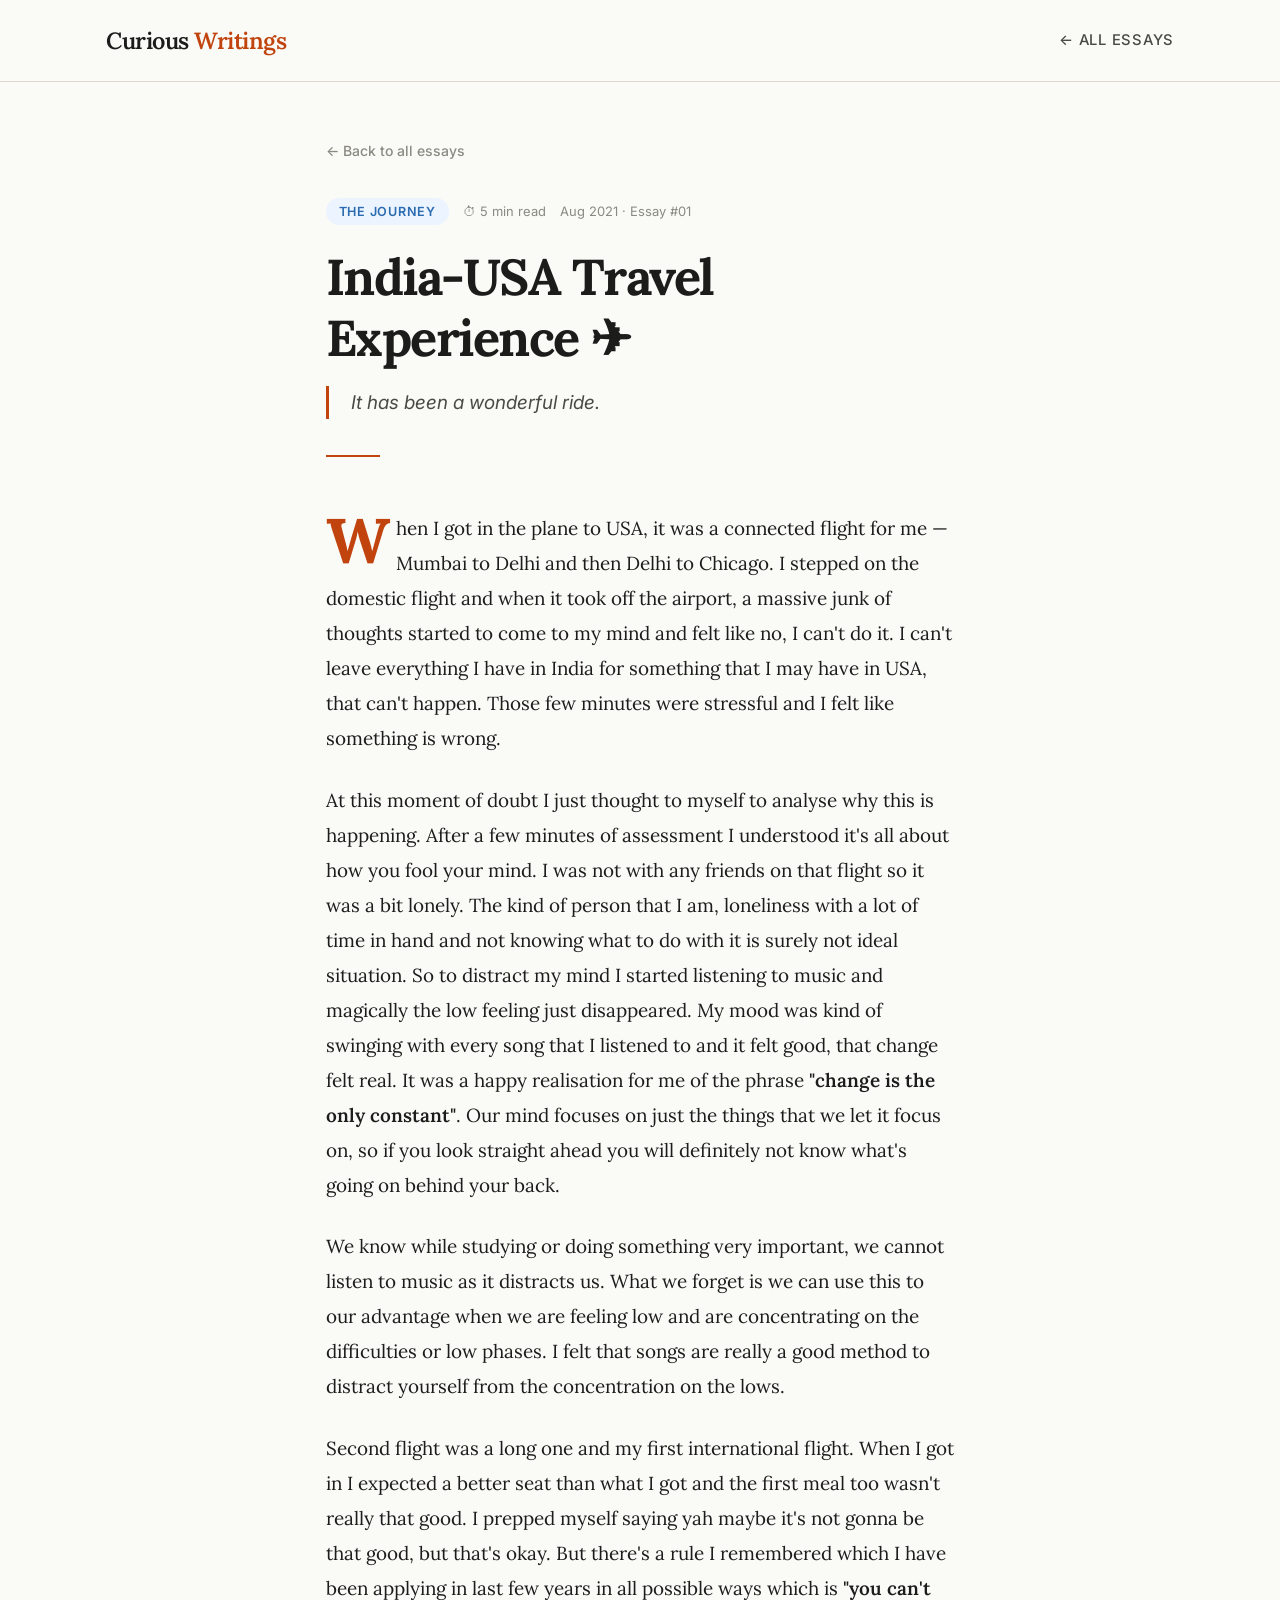
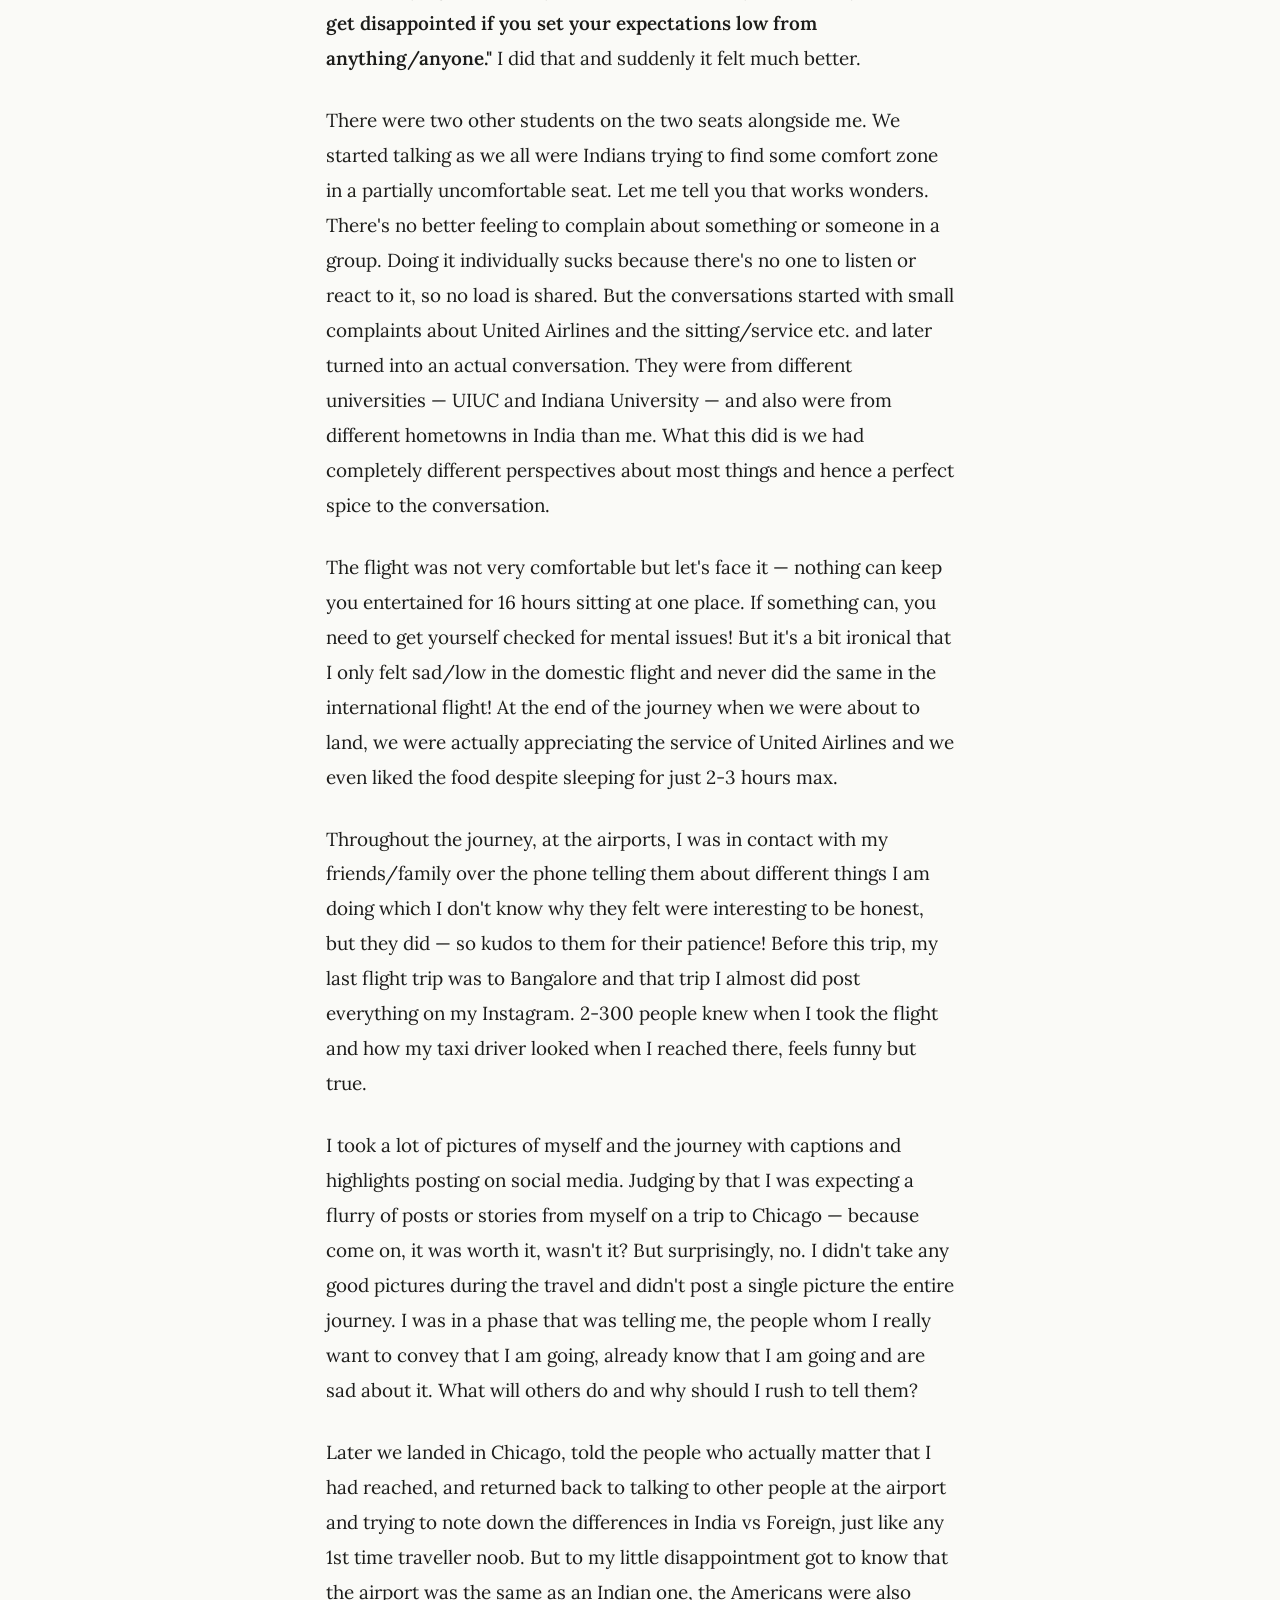
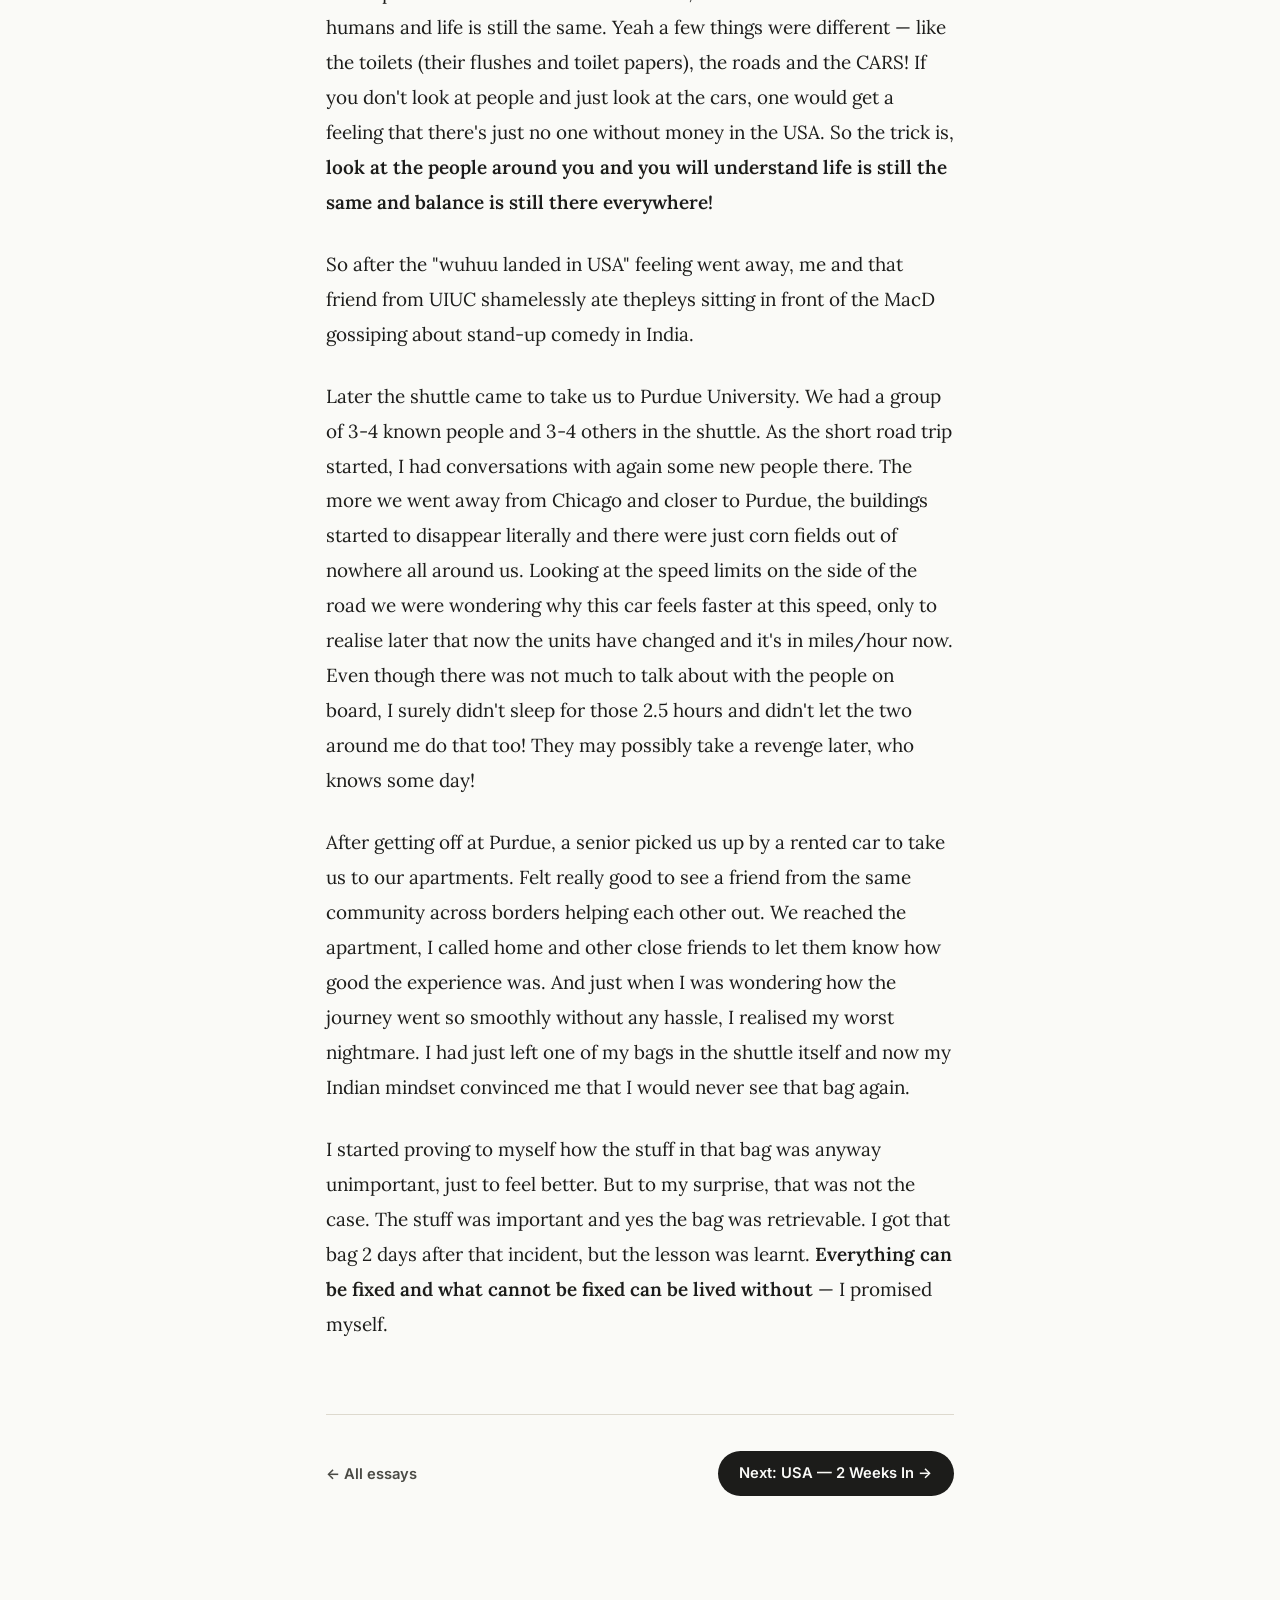
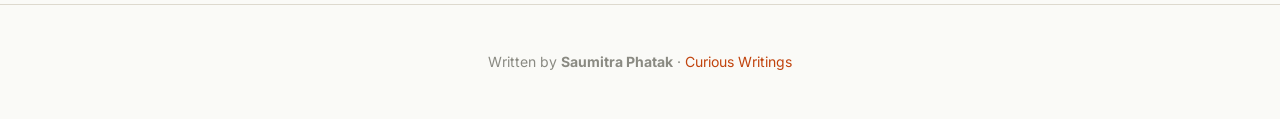
==== articles/01-india-usa-travel.html @ 4ed178e7 "Initial commit: Curious Writings essays" ====
<!DOCTYPE html>
<html lang="en">
<head>
  <meta charset="UTF-8">
  <meta name="viewport" content="width=device-width, initial-scale=1.0">
  <title>India-USA Travel Experience — Curious Writings</title>
  <link rel="stylesheet" href="../css/styles.css">
</head>
<body>
<header class="site-header">
  <div class="inner">
    <a href="../curious-writings.html" class="site-logo">Curious <span>Writings</span></a>
    <nav class="site-nav"><a href="../curious-writings.html">← All Essays</a></nav>
  </div>
</header>
<main>
  <article class="article-page">
    <header class="article-page-header">
      <a href="../curious-writings.html" class="article-back">← Back to all essays</a>
      <div class="article-page-meta">
        <span class="category-tag cat-journey">The Journey</span>
        <span class="read-time">⏱ 5 min read</span>
        <span class="read-time">Aug 2021 · Essay #01</span>
      </div>
      <h1>India-USA Travel Experience ✈</h1>
      <p class="article-lede">It has been a wonderful ride.</p>
      <hr class="article-divider">
    </header>

    <div class="article-body">
      <p>When I got in the plane to USA, it was a connected flight for me — Mumbai to Delhi and then Delhi to Chicago. I stepped on the domestic flight and when it took off the airport, a massive junk of thoughts started to come to my mind and felt like no, I can't do it. I can't leave everything I have in India for something that I may have in USA, that can't happen. Those few minutes were stressful and I felt like something is wrong.</p>

      <p>At this moment of doubt I just thought to myself to analyse why this is happening. After a few minutes of assessment I understood it's all about how you fool your mind. I was not with any friends on that flight so it was a bit lonely. The kind of person that I am, loneliness with a lot of time in hand and not knowing what to do with it is surely not ideal situation. So to distract my mind I started listening to music and magically the low feeling just disappeared. My mood was kind of swinging with every song that I listened to and it felt good, that change felt real. It was a happy realisation for me of the phrase <strong>"change is the only constant"</strong>. Our mind focuses on just the things that we let it focus on, so if you look straight ahead you will definitely not know what's going on behind your back.</p>

      <p>We know while studying or doing something very important, we cannot listen to music as it distracts us. What we forget is we can use this to our advantage when we are feeling low and are concentrating on the difficulties or low phases. I felt that songs are really a good method to distract yourself from the concentration on the lows.</p>

      <p>Second flight was a long one and my first international flight. When I got in I expected a better seat than what I got and the first meal too wasn't really that good. I prepped myself saying yah maybe it's not gonna be that good, but that's okay. But there's a rule I remembered which I have been applying in last few years in all possible ways which is <strong>"you can't get disappointed if you set your expectations low from anything/anyone."</strong> I did that and suddenly it felt much better.</p>

      <p>There were two other students on the two seats alongside me. We started talking as we all were Indians trying to find some comfort zone in a partially uncomfortable seat. Let me tell you that works wonders. There's no better feeling to complain about something or someone in a group. Doing it individually sucks because there's no one to listen or react to it, so no load is shared. But the conversations started with small complaints about United Airlines and the sitting/service etc. and later turned into an actual conversation. They were from different universities — UIUC and Indiana University — and also were from different hometowns in India than me. What this did is we had completely different perspectives about most things and hence a perfect spice to the conversation.</p>

      <p>The flight was not very comfortable but let's face it — nothing can keep you entertained for 16 hours sitting at one place. If something can, you need to get yourself checked for mental issues! But it's a bit ironical that I only felt sad/low in the domestic flight and never did the same in the international flight! At the end of the journey when we were about to land, we were actually appreciating the service of United Airlines and we even liked the food despite sleeping for just 2-3 hours max.</p>

      <p>Throughout the journey, at the airports, I was in contact with my friends/family over the phone telling them about different things I am doing which I don't know why they felt were interesting to be honest, but they did — so kudos to them for their patience! Before this trip, my last flight trip was to Bangalore and that trip I almost did post everything on my Instagram. 2-300 people knew when I took the flight and how my taxi driver looked when I reached there, feels funny but true.</p>

      <p>I took a lot of pictures of myself and the journey with captions and highlights posting on social media. Judging by that I was expecting a flurry of posts or stories from myself on a trip to Chicago — because come on, it was worth it, wasn't it? But surprisingly, no. I didn't take any good pictures during the travel and didn't post a single picture the entire journey. I was in a phase that was telling me, the people whom I really want to convey that I am going, already know that I am going and are sad about it. What will others do and why should I rush to tell them?</p>

      <p>Later we landed in Chicago, told the people who actually matter that I had reached, and returned back to talking to other people at the airport and trying to note down the differences in India vs Foreign, just like any 1st time traveller noob. But to my little disappointment got to know that the airport was the same as an Indian one, the Americans were also humans and life is still the same. Yeah a few things were different — like the toilets (their flushes and toilet papers), the roads and the CARS! If you don't look at people and just look at the cars, one would get a feeling that there's just no one without money in the USA. So the trick is, <strong>look at the people around you and you will understand life is still the same and balance is still there everywhere!</strong></p>

      <p>So after the "wuhuu landed in USA" feeling went away, me and that friend from UIUC shamelessly ate thepleys sitting in front of the MacD gossiping about stand-up comedy in India.</p>

      <p>Later the shuttle came to take us to Purdue University. We had a group of 3-4 known people and 3-4 others in the shuttle. As the short road trip started, I had conversations with again some new people there. The more we went away from Chicago and closer to Purdue, the buildings started to disappear literally and there were just corn fields out of nowhere all around us. Looking at the speed limits on the side of the road we were wondering why this car feels faster at this speed, only to realise later that now the units have changed and it's in miles/hour now. Even though there was not much to talk about with the people on board, I surely didn't sleep for those 2.5 hours and didn't let the two around me do that too! They may possibly take a revenge later, who knows some day!</p>

      <p>After getting off at Purdue, a senior picked us up by a rented car to take us to our apartments. Felt really good to see a friend from the same community across borders helping each other out. We reached the apartment, I called home and other close friends to let them know how good the experience was. And just when I was wondering how the journey went so smoothly without any hassle, I realised my worst nightmare. I had just left one of my bags in the shuttle itself and now my Indian mindset convinced me that I would never see that bag again.</p>

      <p>I started proving to myself how the stuff in that bag was anyway unimportant, just to feel better. But to my surprise, that was not the case. The stuff was important and yes the bag was retrievable. I got that bag 2 days after that incident, but the lesson was learnt. <strong>Everything can be fixed and what cannot be fixed can be lived without</strong> — I promised myself.</p>
    </div>

    <footer class="article-footer">
      <div class="article-footer-nav">
        <a href="../curious-writings.html">← All essays</a>
      </div>
      <a href="02-usa-two-weeks.html" class="back-to-all">Next: USA — 2 Weeks In →</a>
    </footer>
  </article>
</main>
<footer class="site-footer">
  <p>Written by <strong>Saumitra Phatak</strong> · <a href="../curious-writings.html">Curious Writings</a></p>
</footer>
</body>
</html>
---- css/styles.css ----
@import url('https://fonts.googleapis.com/css2?family=Lora:ital,wght@0,400;0,500;0,600;0,700;1,400;1,500&family=Inter:wght@300;400;500;600&family=Noto+Serif+Devanagari:wght@400;600&display=swap');

*, *::before, *::after { box-sizing: border-box; margin: 0; padding: 0; }

:root {
  --bg: #FAFAF7;
  --surface: #F3F0EA;
  --surface2: #EAE6DC;
  --text: #1C1C1A;
  --text-mid: #4A4A45;
  --text-light: #8A8A82;
  --accent: #C1440E;
  --accent-warm: #E8956D;
  --accent-bg: #FDF0EA;
  --border: #DDD9CE;
  --border-light: #EAE6DC;

  /* Category colours */
  --c-journey: #2B6CB0;
  --c-journey-bg: #EBF4FF;
  --c-phd: #6B46C1;
  --c-phd-bg: #F3EEFF;
  --c-travel: #276749;
  --c-travel-bg: #E6F4EE;
  --c-philosophy: #9C4221;
  --c-philosophy-bg: #FFF3EE;
  --c-growth: #285E61;
  --c-growth-bg: #E6F9F9;
  --c-science: #3730A3;
  --c-science-bg: #EEEEFF;
  --c-marathi: #7B341E;
  --c-marathi-bg: #FFF1EC;

  --ff-serif: 'Lora', Georgia, 'Times New Roman', serif;
  --ff-sans: 'Inter', system-ui, -apple-system, sans-serif;
  --ff-deva: 'Noto Serif Devanagari', serif;
}

html { font-size: 18px; scroll-behavior: smooth; }

body {
  background: var(--bg);
  color: var(--text);
  font-family: var(--ff-sans);
  line-height: 1.6;
  -webkit-font-smoothing: antialiased;
}

a { color: inherit; text-decoration: none; }
img { max-width: 100%; display: block; }

/* ─── SITE HEADER ─── */
.site-header {
  border-bottom: 1px solid var(--border);
  padding: 1.2rem 0;
  position: sticky;
  top: 0;
  background: rgba(250, 250, 247, 0.95);
  backdrop-filter: blur(8px);
  z-index: 100;
}
.site-header .inner {
  max-width: 1140px;
  margin: 0 auto;
  padding: 0 2rem;
  display: flex;
  align-items: center;
  justify-content: space-between;
}
.site-logo {
  font-family: var(--ff-serif);
  font-size: 1.3rem;
  font-weight: 600;
  color: var(--text);
  letter-spacing: -0.02em;
}
.site-logo span { color: var(--accent); }
.site-nav { display: flex; gap: 1.8rem; align-items: center; }
.site-nav a {
  font-size: 0.82rem;
  font-weight: 500;
  color: var(--text-mid);
  letter-spacing: 0.05em;
  text-transform: uppercase;
  transition: color 0.2s;
}
.site-nav a:hover { color: var(--accent); }

/* ─── HERO (index) ─── */
.hero {
  padding: 5rem 2rem 4rem;
  max-width: 1140px;
  margin: 0 auto;
}
.hero-eyebrow {
  font-size: 0.75rem;
  font-weight: 600;
  letter-spacing: 0.12em;
  text-transform: uppercase;
  color: var(--accent);
  margin-bottom: 1rem;
}
.hero h1 {
  font-family: var(--ff-serif);
  font-size: clamp(2.4rem, 5vw, 3.6rem);
  font-weight: 700;
  line-height: 1.15;
  letter-spacing: -0.03em;
  color: var(--text);
  max-width: 700px;
  margin-bottom: 1.2rem;
}
.hero-sub {
  font-size: 1rem;
  color: var(--text-mid);
  max-width: 560px;
  line-height: 1.7;
  margin-bottom: 2rem;
}
.hero-meta {
  display: flex;
  gap: 2rem;
  flex-wrap: wrap;
}
.hero-stat {
  display: flex;
  flex-direction: column;
  gap: 0.15rem;
}
.hero-stat strong {
  font-family: var(--ff-serif);
  font-size: 1.6rem;
  font-weight: 700;
  color: var(--text);
  line-height: 1;
}
.hero-stat small {
  font-size: 0.75rem;
  color: var(--text-light);
  text-transform: uppercase;
  letter-spacing: 0.08em;
}

/* ─── DIVIDER ─── */
.divider {
  max-width: 1140px;
  margin: 0 auto 3rem;
  padding: 0 2rem;
  border: none;
  border-top: 1px solid var(--border);
}

/* ─── FILTER BAR ─── */
.filter-bar {
  max-width: 1140px;
  margin: 0 auto 2.5rem;
  padding: 0 2rem;
  display: flex;
  gap: 0.6rem;
  flex-wrap: wrap;
  align-items: center;
}
.filter-label {
  font-size: 0.72rem;
  font-weight: 600;
  letter-spacing: 0.08em;
  text-transform: uppercase;
  color: var(--text-light);
  margin-right: 0.4rem;
}
.filter-btn {
  border: 1px solid var(--border);
  background: transparent;
  padding: 0.3rem 0.9rem;
  border-radius: 99px;
  font-size: 0.78rem;
  font-weight: 500;
  color: var(--text-mid);
  cursor: pointer;
  font-family: var(--ff-sans);
  transition: all 0.15s;
}
.filter-btn:hover, .filter-btn.active {
  background: var(--text);
  border-color: var(--text);
  color: var(--bg);
}

/* ─── ARTICLE GRID ─── */
.articles-section {
  max-width: 1140px;
  margin: 0 auto;
  padding: 0 2rem 6rem;
}
.articles-grid {
  display: grid;
  grid-template-columns: repeat(auto-fill, minmax(320px, 1fr));
  gap: 2rem;
}

/* ─── ARTICLE CARD ─── */
.article-card {
  background: white;
  border: 1px solid var(--border-light);
  border-radius: 12px;
  overflow: hidden;
  transition: transform 0.2s, box-shadow 0.2s;
  display: flex;
  flex-direction: column;
}
.article-card:hover {
  transform: translateY(-3px);
  box-shadow: 0 12px 40px rgba(0,0,0,0.08);
}
.card-body {
  padding: 1.6rem;
  flex: 1;
  display: flex;
  flex-direction: column;
}
.card-meta {
  display: flex;
  align-items: center;
  gap: 0.6rem;
  margin-bottom: 0.9rem;
  flex-wrap: wrap;
}
.category-tag {
  display: inline-block;
  padding: 0.2rem 0.7rem;
  border-radius: 99px;
  font-size: 0.7rem;
  font-weight: 600;
  letter-spacing: 0.06em;
  text-transform: uppercase;
}
.cat-journey { background: var(--c-journey-bg); color: var(--c-journey); }
.cat-phd     { background: var(--c-phd-bg);     color: var(--c-phd); }
.cat-travel  { background: var(--c-travel-bg);  color: var(--c-travel); }
.cat-philosophy { background: var(--c-philosophy-bg); color: var(--c-philosophy); }
.cat-growth  { background: var(--c-growth-bg);  color: var(--c-growth); }
.cat-science { background: var(--c-science-bg); color: var(--c-science); }
.cat-marathi { background: var(--c-marathi-bg); color: var(--c-marathi); }

.read-time {
  font-size: 0.72rem;
  color: var(--text-light);
  display: flex;
  align-items: center;
  gap: 0.25rem;
}
.card-num {
  font-size: 0.68rem;
  color: var(--text-light);
  font-weight: 500;
  margin-left: auto;
}
.card-title {
  font-family: var(--ff-serif);
  font-size: 1.2rem;
  font-weight: 600;
  line-height: 1.3;
  letter-spacing: -0.02em;
  color: var(--text);
  margin-bottom: 0.7rem;
  flex-shrink: 0;
}
.card-excerpt {
  font-size: 0.88rem;
  color: var(--text-mid);
  line-height: 1.65;
  flex: 1;
  margin-bottom: 1.2rem;
  display: -webkit-box;
  -webkit-line-clamp: 3;
  -webkit-box-orient: vertical;
  overflow: hidden;
}
.card-footer {
  border-top: 1px solid var(--border-light);
  padding-top: 1rem;
  display: flex;
  align-items: center;
  justify-content: space-between;
}
.card-read-link {
  font-size: 0.82rem;
  font-weight: 600;
  color: var(--accent);
  display: flex;
  align-items: center;
  gap: 0.35rem;
  transition: gap 0.2s;
}
.article-card:hover .card-read-link { gap: 0.6rem; }
.card-lang {
  font-size: 0.72rem;
  color: var(--text-light);
  font-style: italic;
}

/* ─── FEATURED CARD (first article) ─── */
.article-card.featured {
  grid-column: span 2;
  flex-direction: row;
}
.article-card.featured .card-body {
  padding: 2rem 2.2rem;
}
.article-card.featured .card-title {
  font-size: 1.55rem;
}
.article-card.featured .card-excerpt {
  -webkit-line-clamp: 4;
}
@media (max-width: 720px) {
  .article-card.featured { grid-column: span 1; flex-direction: column; }
}

/* ─── ARTICLE PAGE ─── */
.article-page {
  max-width: 700px;
  margin: 0 auto;
  padding: 3rem 2rem 6rem;
}
.article-page-header {
  margin-bottom: 3rem;
}
.article-back {
  display: inline-flex;
  align-items: center;
  gap: 0.4rem;
  font-size: 0.78rem;
  font-weight: 500;
  color: var(--text-light);
  margin-bottom: 2rem;
  transition: color 0.2s;
}
.article-back:hover { color: var(--accent); }
.article-page-meta {
  display: flex;
  align-items: center;
  gap: 0.8rem;
  margin-bottom: 1.2rem;
  flex-wrap: wrap;
}
.article-page-header h1 {
  font-family: var(--ff-serif);
  font-size: clamp(1.9rem, 4vw, 2.8rem);
  font-weight: 700;
  line-height: 1.2;
  letter-spacing: -0.03em;
  color: var(--text);
  margin-bottom: 1rem;
}
.article-page-header h1.devanagari {
  font-family: var(--ff-deva);
}
.article-lede {
  font-size: 1.05rem;
  color: var(--text-mid);
  line-height: 1.75;
  font-style: italic;
  border-left: 3px solid var(--accent);
  padding-left: 1.2rem;
  margin-bottom: 2rem;
}
.article-divider {
  width: 3rem;
  height: 2px;
  background: var(--accent);
  margin: 2rem 0;
  border: none;
}

/* ─── ARTICLE BODY ─── */
.article-body {
  font-family: var(--ff-serif);
  font-size: 1.05rem;
  line-height: 1.85;
  color: var(--text);
}
.article-body.devanagari {
  font-family: var(--ff-deva);
  font-size: 1.08rem;
  line-height: 2;
}
.article-body p {
  margin-bottom: 1.5rem;
}
.article-body p:first-child::first-letter {
  font-size: 3.5rem;
  line-height: 0.85;
  float: left;
  padding-right: 0.1em;
  padding-top: 0.05em;
  font-weight: 700;
  color: var(--accent);
  font-family: var(--ff-serif);
}
.article-body h2 {
  font-family: var(--ff-sans);
  font-size: 0.85rem;
  font-weight: 700;
  letter-spacing: 0.1em;
  text-transform: uppercase;
  color: var(--accent);
  margin: 2.5rem 0 1rem;
  padding-bottom: 0.5rem;
  border-bottom: 1px solid var(--border);
}
.article-body strong {
  font-weight: 600;
  color: var(--text);
}
.article-body em { font-style: italic; }
.article-body blockquote {
  border-left: 3px solid var(--accent-warm);
  padding: 0.5rem 1.2rem;
  margin: 2rem 0;
  background: var(--accent-bg);
  border-radius: 0 8px 8px 0;
  font-style: italic;
  color: var(--text-mid);
}

/* ─── ARTICLE FOOTER ─── */
.article-footer {
  margin-top: 4rem;
  padding-top: 2rem;
  border-top: 1px solid var(--border);
  display: flex;
  justify-content: space-between;
  align-items: center;
  flex-wrap: gap;
  gap: 1rem;
}
.article-footer-nav a {
  display: inline-flex;
  align-items: center;
  gap: 0.4rem;
  font-size: 0.82rem;
  font-weight: 600;
  color: var(--text-mid);
  transition: color 0.2s;
}
.article-footer-nav a:hover { color: var(--accent); }
.back-to-all {
  display: inline-flex;
  align-items: center;
  gap: 0.5rem;
  background: var(--text);
  color: var(--bg) !important;
  padding: 0.6rem 1.2rem;
  border-radius: 99px;
  font-size: 0.82rem;
  font-weight: 600;
  transition: background 0.2s !important;
}
.back-to-all:hover { background: var(--accent) !important; }

/* ─── SITE FOOTER ─── */
.site-footer {
  border-top: 1px solid var(--border);
  padding: 2.5rem 2rem;
  text-align: center;
}
.site-footer p {
  font-size: 0.78rem;
  color: var(--text-light);
  line-height: 1.7;
}
.site-footer a { color: var(--accent); }

/* ─── SCROLL REVEAL ─── */
.reveal {
  opacity: 0;
  transform: translateY(18px);
  transition: opacity 0.5s ease, transform 0.5s ease;
}
.reveal.visible {
  opacity: 1;
  transform: none;
}

/* ─── RESPONSIVE ─── */
@media (max-width: 640px) {
  html { font-size: 16px; }
  .hero { padding: 3rem 1.5rem 2.5rem; }
  .articles-section { padding: 0 1.5rem 4rem; }
  .filter-bar { padding: 0 1.5rem; }
  .divider { padding: 0 1.5rem; }
  .site-header .inner { padding: 0 1.5rem; }
  .site-nav { gap: 1rem; }
  .article-page { padding: 2rem 1.5rem 4rem; }
}
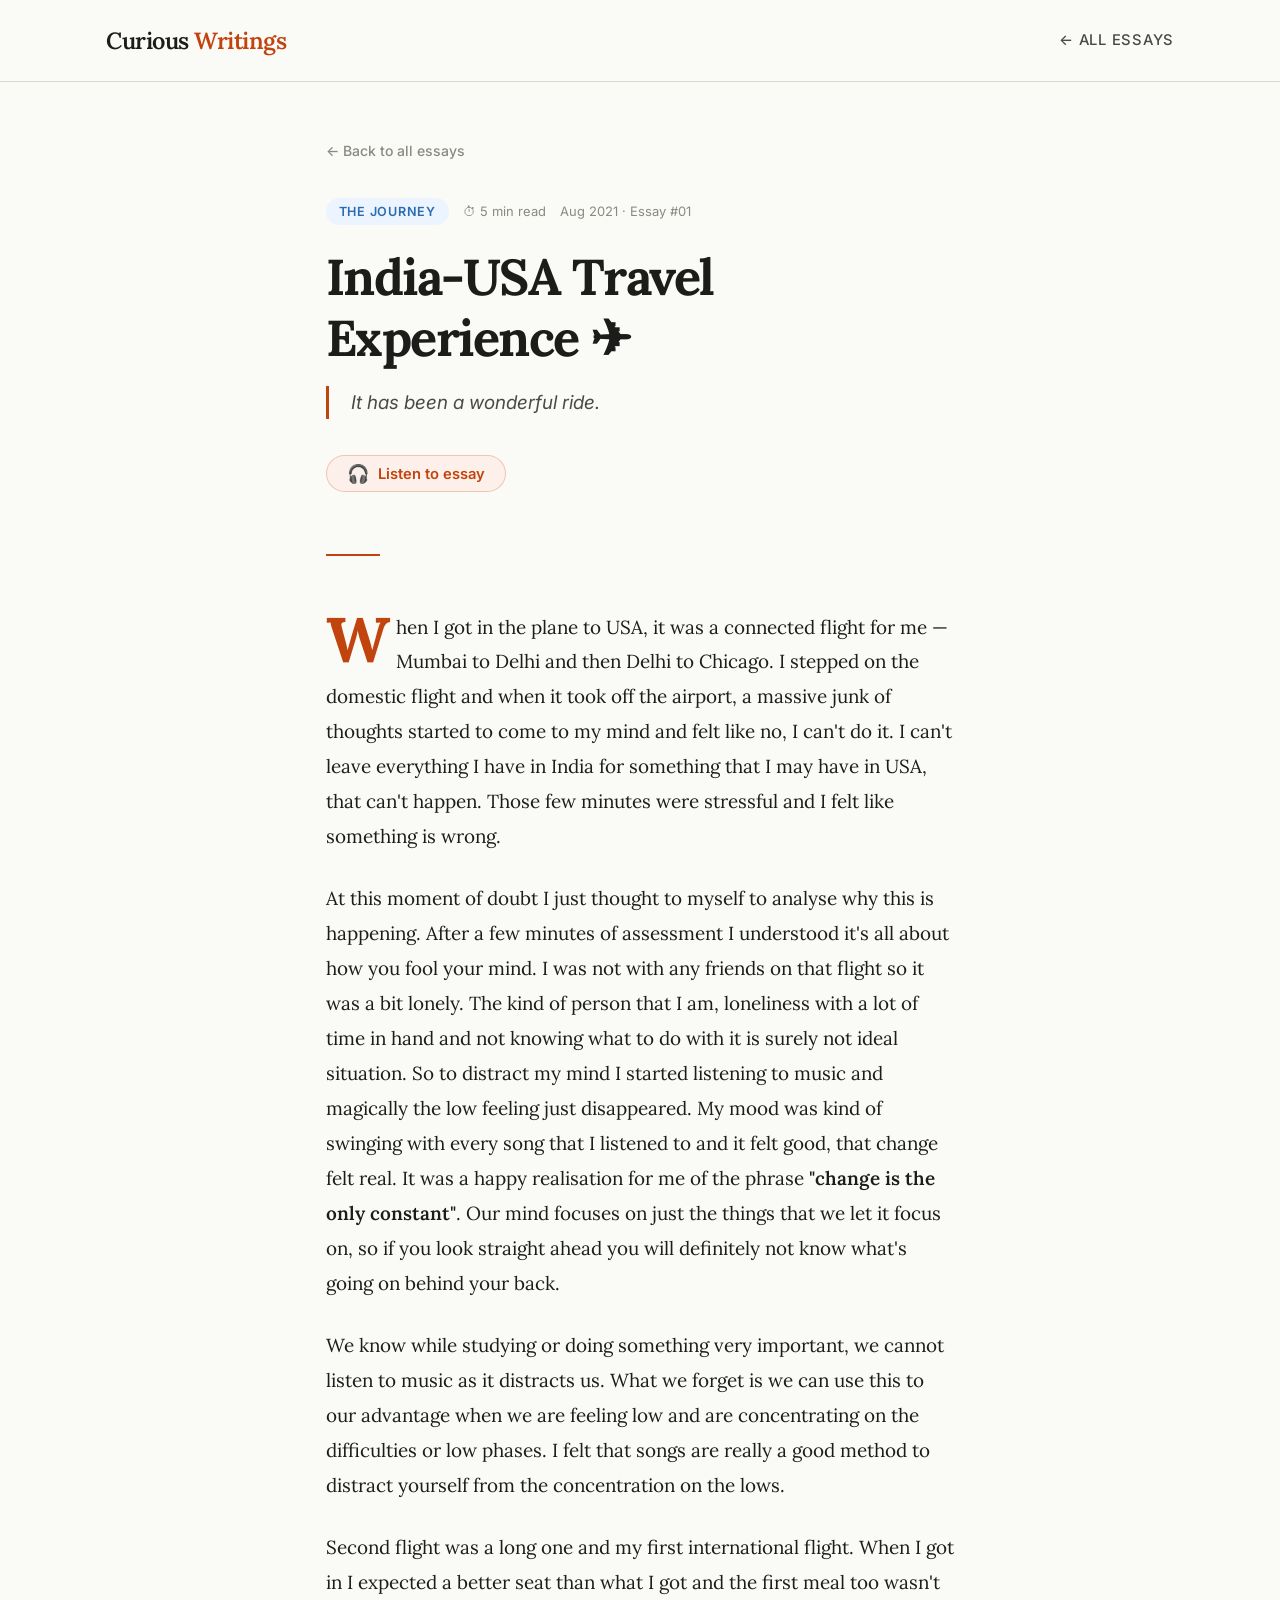
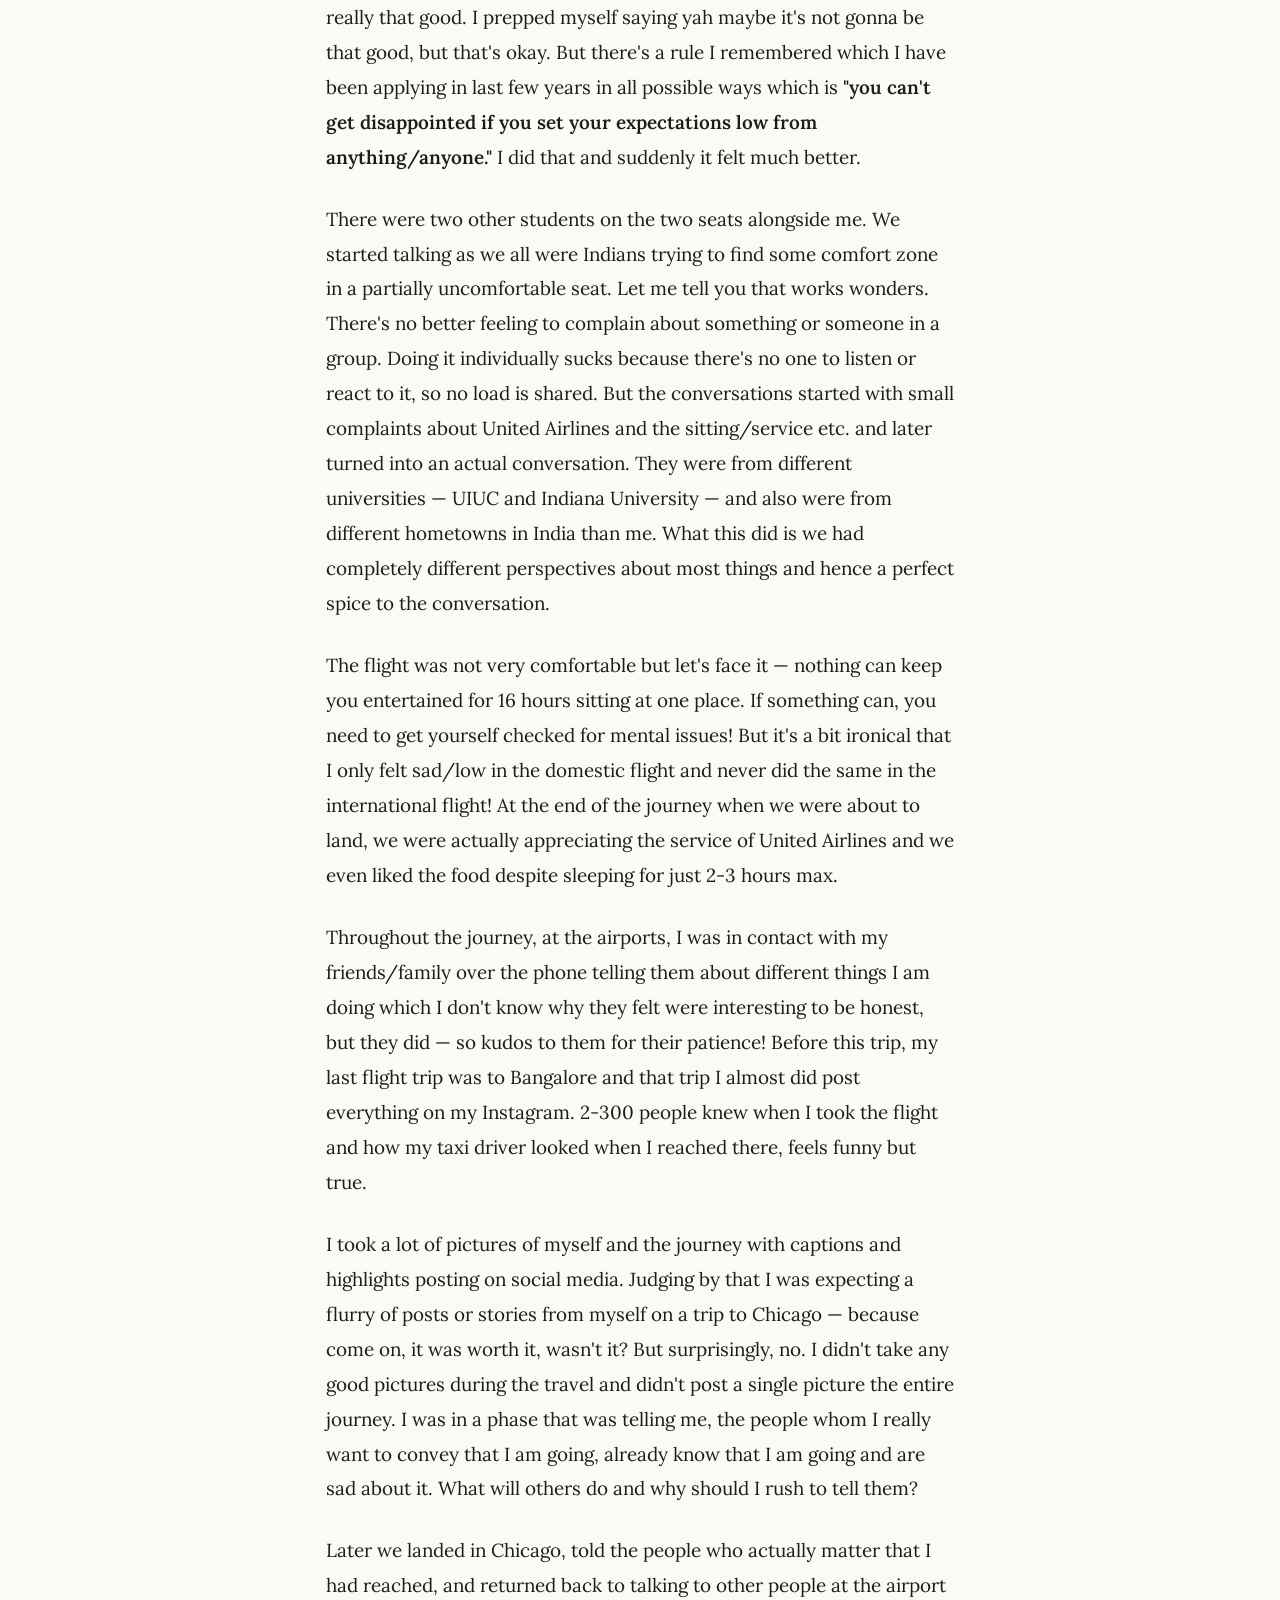
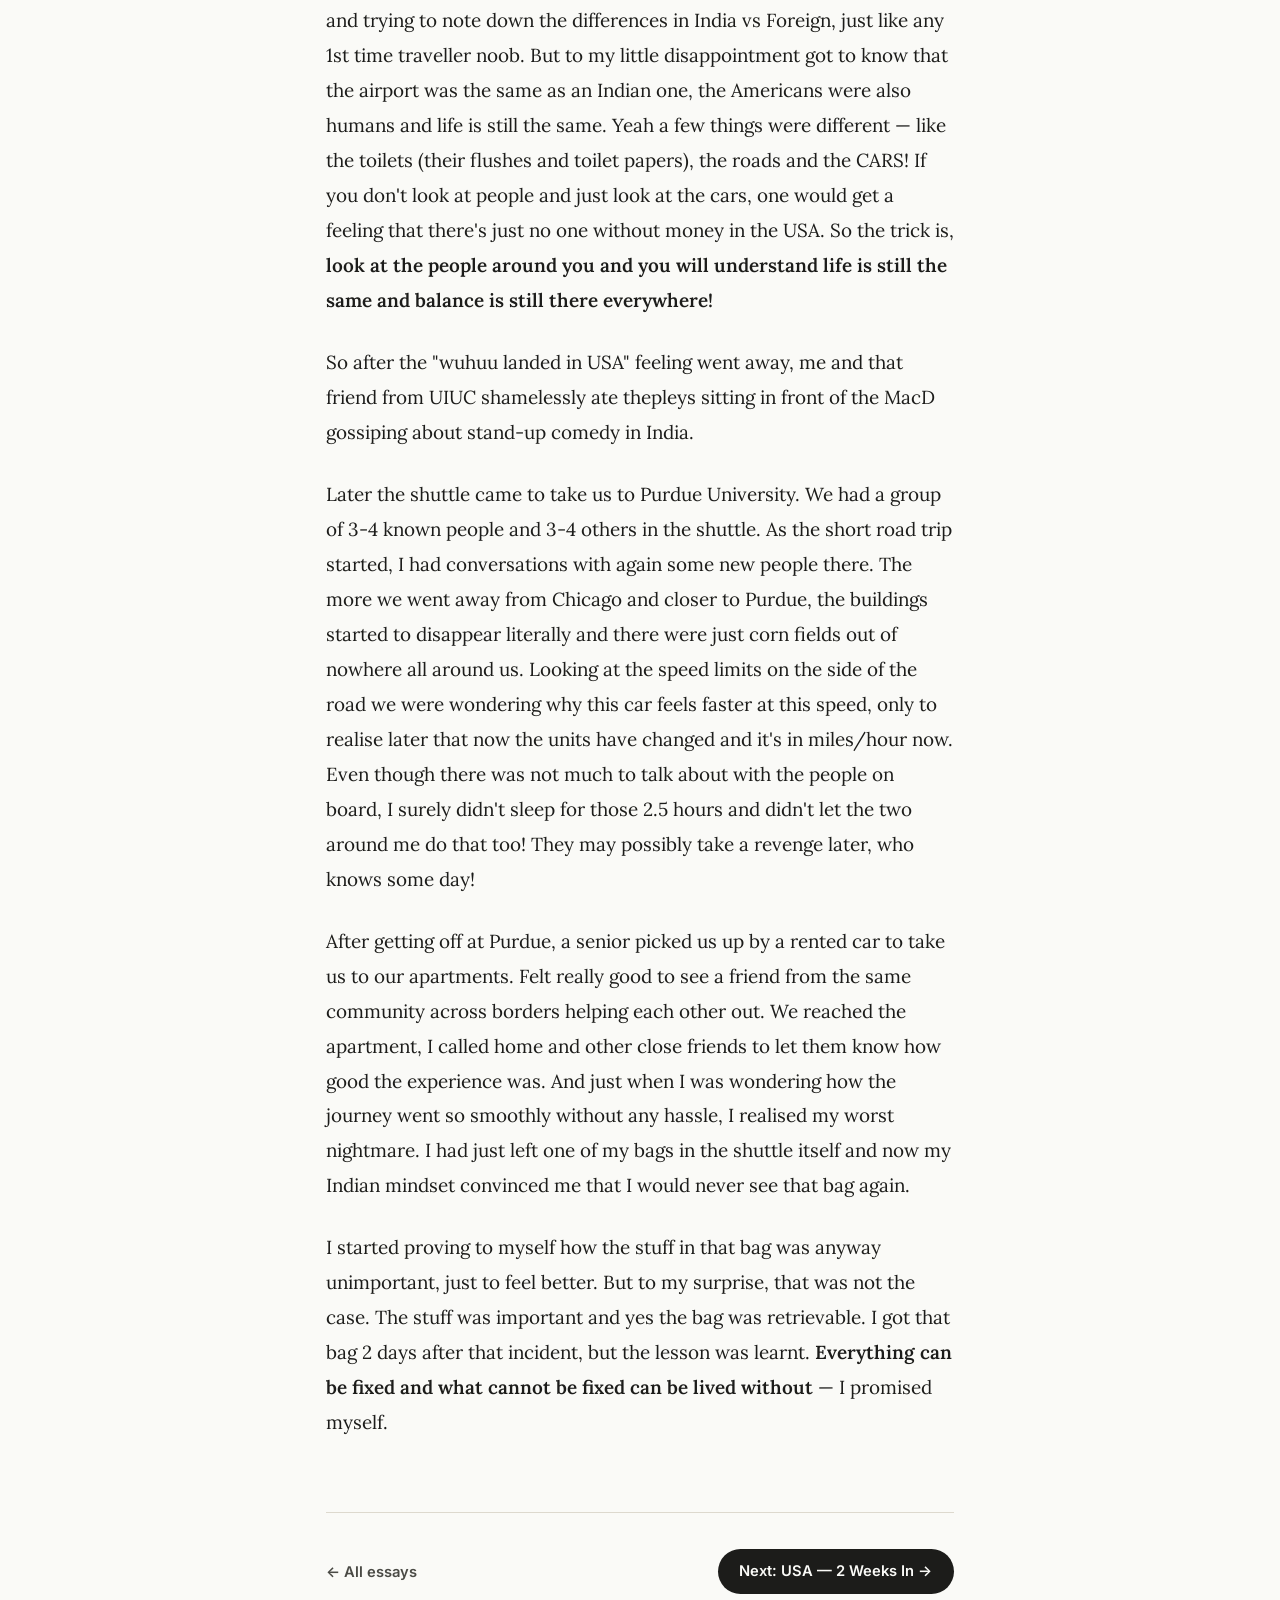
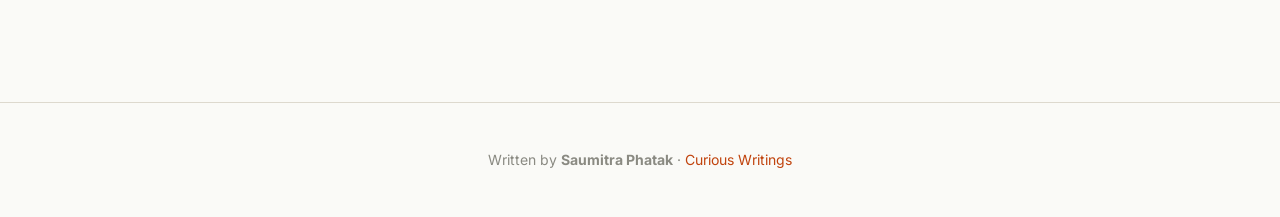
==== commit 7cb305f4: ".." ====
--- a/articles/01-india-usa-travel.html
+++ b/articles/01-india-usa-travel.html
@@ -4,6 +4,18 @@
   <meta charset="UTF-8">
   <meta name="viewport" content="width=device-width, initial-scale=1.0">
   <title>India-USA Travel Experience — Curious Writings</title>
+  <meta name="description" content="Leaving India for the first time at 25 — the nervous first flight from Mumbai to Chicago, music as armour against anxiety, and a bag left behind on an airport shuttle. Essay #1 by Saumitra Phatak.">
+  <meta name="author" content="Saumitra Phatak">
+  <link rel="canonical" href="https://saumitraphatak.github.io/curious-writings/articles/01-india-usa-travel.html">
+  <meta property="og:type" content="article">
+  <meta property="og:title" content="India-USA Travel Experience — Curious Writings">
+  <meta property="og:description" content="Leaving India for the first time at 25 — the nervous first flight from Mumbai to Chicago and everything that goes through your head at 35,000 feet.">
+  <meta property="og:url" content="https://saumitraphatak.github.io/curious-writings/articles/01-india-usa-travel.html">
+  <meta property="og:site_name" content="Curious Writings">
+  <meta name="twitter:card" content="summary">
+  <meta name="twitter:title" content="India-USA Travel Experience">
+  <meta name="twitter:description" content="Leaving India for the first time at 25 — the nervous first flight from Mumbai to Chicago and everything that goes through your head at 35,000 feet.">
+  <script type="application/ld+json">{"@context":"https://schema.org","@type":"BlogPosting","headline":"India-USA Travel Experience","description":"Leaving India for the first time at 25 — the nervous first flight from Mumbai to Chicago and everything that goes through your head at 35,000 feet.","author":{"@type":"Person","name":"Saumitra Phatak","url":"https://www.curious96.com"},"url":"https://saumitraphatak.github.io/curious-writings/articles/01-india-usa-travel.html","datePublished":"2021-08-01","publisher":{"@type":"Person","name":"Saumitra Phatak"}}</script>
   <link rel="stylesheet" href="../css/styles.css">
 </head>
 <body>
@@ -66,5 +78,6 @@
 <footer class="site-footer">
   <p>Written by <strong>Saumitra Phatak</strong> · <a href="../curious-writings.html">Curious Writings</a></p>
 </footer>
+<script src="../js/listen.js"></script>
 </body>
 </html>
--- a/css/styles.css
+++ b/css/styles.css
@@ -194,8 +194,8 @@
 }
 .articles-grid {
   display: grid;
-  grid-template-columns: repeat(auto-fill, minmax(320px, 1fr));
-  gap: 2rem;
+  grid-template-columns: repeat(3, 1fr);
+  gap: 1.8rem;
 }
 
 /* ─── ARTICLE CARD ─── */
@@ -204,13 +204,13 @@
   border: 1px solid var(--border-light);
   border-radius: 12px;
   overflow: hidden;
-  transition: transform 0.2s, box-shadow 0.2s;
+  transition: box-shadow 0.3s ease;
   display: flex;
   flex-direction: column;
-}
-.article-card:hover {
-  transform: translateY(-3px);
-  box-shadow: 0 12px 40px rgba(0,0,0,0.08);
+  will-change: transform;
+}
+.article-card:not(.featured):hover {
+  box-shadow: 0 16px 48px rgba(0,0,0,0.1);
 }
 .card-body {
   padding: 1.6rem;
@@ -299,22 +299,67 @@
   font-style: italic;
 }
 
-/* ─── FEATURED CARD (first article) ─── */
+/* ─── FEATURED CARD (editorial hero) ─── */
 .article-card.featured {
-  grid-column: span 2;
+  grid-column: 1 / -1;
   flex-direction: row;
+  min-height: 280px;
+  background: linear-gradient(135deg, #1C1C1A 0%, #2E2218 60%, #1C1C1A 100%);
+  border-color: transparent;
+  position: relative;
+  overflow: hidden;
+  transition: box-shadow 0.3s ease, transform 0.3s ease;
+}
+.article-card.featured:hover {
+  transform: translateY(-3px);
+  box-shadow: 0 24px 64px rgba(0,0,0,0.25);
+}
+.article-card.featured::after {
+  content: 'Essay №01';
+  position: absolute;
+  right: -0.5rem;
+  bottom: -2rem;
+  font-family: var(--ff-serif);
+  font-size: 7.5rem;
+  font-weight: 700;
+  color: rgba(255,255,255,0.035);
+  letter-spacing: -0.04em;
+  pointer-events: none;
+  line-height: 1;
+  white-space: nowrap;
 }
 .article-card.featured .card-body {
-  padding: 2rem 2.2rem;
+  padding: 2.8rem 3.2rem;
+  max-width: 740px;
+}
+.article-card.featured .category-tag {
+  background: rgba(193, 68, 14, 0.2);
+  color: #E8956D;
+  border: 1px solid rgba(232, 149, 109, 0.25);
+}
+.article-card.featured .read-time,
+.article-card.featured .card-num {
+  color: rgba(245, 237, 216, 0.4);
 }
 .article-card.featured .card-title {
-  font-size: 1.55rem;
+  font-size: clamp(1.6rem, 2.5vw, 2.1rem);
+  color: #F5EDD8;
+  line-height: 1.25;
+  letter-spacing: -0.025em;
 }
 .article-card.featured .card-excerpt {
-  -webkit-line-clamp: 4;
-}
+  color: rgba(245, 237, 216, 0.62);
+  -webkit-line-clamp: 3;
+  font-size: 0.92rem;
+}
+.article-card.featured .card-footer {
+  border-top-color: rgba(255,255,255,0.08);
+}
+.article-card.featured .card-read-link { color: #E8956D; }
+.article-card.featured .card-lang { color: rgba(245,237,216,0.35); }
 @media (max-width: 720px) {
-  .article-card.featured { grid-column: span 1; flex-direction: column; }
+  .article-card.featured { grid-column: 1 / -1; flex-direction: column; }
+  .article-card.featured .card-body { padding: 1.8rem; }
 }
 
 /* ─── ARTICLE PAGE ─── */
@@ -472,18 +517,27 @@
 }
 .site-footer a { color: var(--accent); }
 
-/* ─── SCROLL REVEAL ─── */
+/* ─── SCROLL REVEAL (stagger support) ─── */
 .reveal {
   opacity: 0;
   transform: translateY(18px);
-  transition: opacity 0.5s ease, transform 0.5s ease;
+  transition: opacity 0.5s ease calc(var(--stagger, 0) * 55ms),
+              transform 0.5s ease calc(var(--stagger, 0) * 55ms);
 }
 .reveal.visible {
   opacity: 1;
   transform: none;
 }
 
-/* ─── RESPONSIVE ─── */
+/* ─── RESPONSIVE GRID ─── */
+@media (max-width: 960px) {
+  .articles-grid { grid-template-columns: repeat(2, 1fr); }
+}
+@media (max-width: 580px) {
+  .articles-grid { grid-template-columns: 1fr; }
+}
+
+/* ─── RESPONSIVE (existing) ─── */
 @media (max-width: 640px) {
   html { font-size: 16px; }
   .hero { padding: 3rem 1.5rem 2.5rem; }
@@ -494,3 +548,138 @@
   .site-nav { gap: 1rem; }
   .article-page { padding: 2rem 1.5rem 4rem; }
 }
+
+/* ─── READING PROGRESS BAR ─── */
+.progress-bar {
+  position: fixed;
+  top: 0;
+  left: 0;
+  right: 0;
+  height: 3px;
+  background: var(--accent);
+  transform-origin: left center;
+  transform: scaleX(0);
+  z-index: 999;
+  pointer-events: none;
+}
+@supports (animation-timeline: scroll()) {
+  .progress-bar {
+    animation: progressGrow linear both;
+    animation-timeline: scroll(root block);
+  }
+  @keyframes progressGrow {
+    from { transform: scaleX(0); }
+    to   { transform: scaleX(1); }
+  }
+}
+
+/* ─── THEME TOGGLE BUTTON ─── */
+.theme-toggle {
+  background: none;
+  border: 1px solid var(--border);
+  border-radius: 99px;
+  cursor: pointer;
+  padding: 0.22rem 0.55rem;
+  font-size: 0.95rem;
+  color: var(--text-mid);
+  transition: border-color 0.2s, color 0.2s;
+  line-height: 1.4;
+  font-family: var(--ff-sans);
+}
+.theme-toggle:hover {
+  border-color: var(--accent);
+  color: var(--accent);
+}
+
+/* ─── DARK MODE ─── */
+:root[data-theme="dark"] {
+  --bg: #1A1410;
+  --surface: #241D18;
+  --surface2: #2E2520;
+  --text: #F5EDD8;
+  --text-mid: #C4A882;
+  --text-light: #8A7260;
+  --accent: #E8956D;
+  --accent-warm: #C96A2E;
+  --accent-bg: #2A1D15;
+  --border: #3D3028;
+  --border-light: #2E2520;
+  --c-journey-bg: #1A2235; --c-phd-bg: #1E1830;
+  --c-travel-bg: #162518; --c-philosophy-bg: #271A14;
+  --c-growth-bg: #142020; --c-science-bg: #16154A;
+  --c-marathi-bg: #251510;
+}
+[data-theme="dark"] body { background: var(--bg); }
+[data-theme="dark"] .article-card { background: #241D18; }
+[data-theme="dark"] .site-header { background: rgba(26, 20, 16, 0.95); }
+[data-theme="dark"] .article-card.featured {
+  background: linear-gradient(135deg, #241D18 0%, #301E10 60%, #241D18 100%);
+}
+[data-theme="dark"] .hero h1 { color: var(--text); }
+[data-theme="dark"] .site-logo { color: var(--text); }
+[data-theme="dark"] .filter-btn:hover,
+[data-theme="dark"] .filter-btn.active {
+  background: var(--text);
+  border-color: var(--text);
+  color: var(--bg);
+}
+
+/* ─── CARD AUDIO HINT (front page — passive indicator only) ─── */
+.card-audio-hint {
+  display: inline-flex;
+  align-items: center;
+  gap: 0.25rem;
+  font-size: 0.68rem;
+  color: var(--text-light);
+  font-style: italic;
+  flex-shrink: 0;
+  pointer-events: none;
+  user-select: none;
+}
+
+/* ─── ARTICLE LISTEN BUTTON (inside essay pages) ─── */
+.ls-btn {
+  display: inline-flex;
+  align-items: center;
+  gap: 0.5rem;
+  background: var(--accent-bg);
+  border: 1px solid rgba(193, 68, 14, 0.25);
+  border-radius: 99px;
+  padding: 0.48rem 1.1rem;
+  font-size: 0.82rem;
+  font-weight: 600;
+  color: var(--accent);
+  cursor: pointer;
+  font-family: var(--ff-sans);
+  transition: all 0.2s;
+  margin-bottom: 1.4rem;
+}
+.ls-btn:hover {
+  background: var(--accent);
+  color: white;
+  border-color: var(--accent);
+}
+.ls-btn.ls-active {
+  background: var(--accent);
+  color: white;
+  border-color: var(--accent);
+}
+.ls-icon  { font-size: 1rem; line-height: 1; }
+.ls-label { font-size: 0.82rem; }
+
+/* ─── VIEW TRANSITIONS ─── */
+@view-transition { navigation: auto; }
+::view-transition-old(root) {
+  animation: 220ms ease-in both fade-out-slide;
+}
+::view-transition-new(root) {
+  animation: 280ms ease-out both fade-in-slide;
+}
+@keyframes fade-out-slide {
+  from { opacity: 1; transform: translateY(0); }
+  to   { opacity: 0; transform: translateY(-8px); }
+}
+@keyframes fade-in-slide {
+  from { opacity: 0; transform: translateY(8px); }
+  to   { opacity: 1; transform: translateY(0); }
+}
